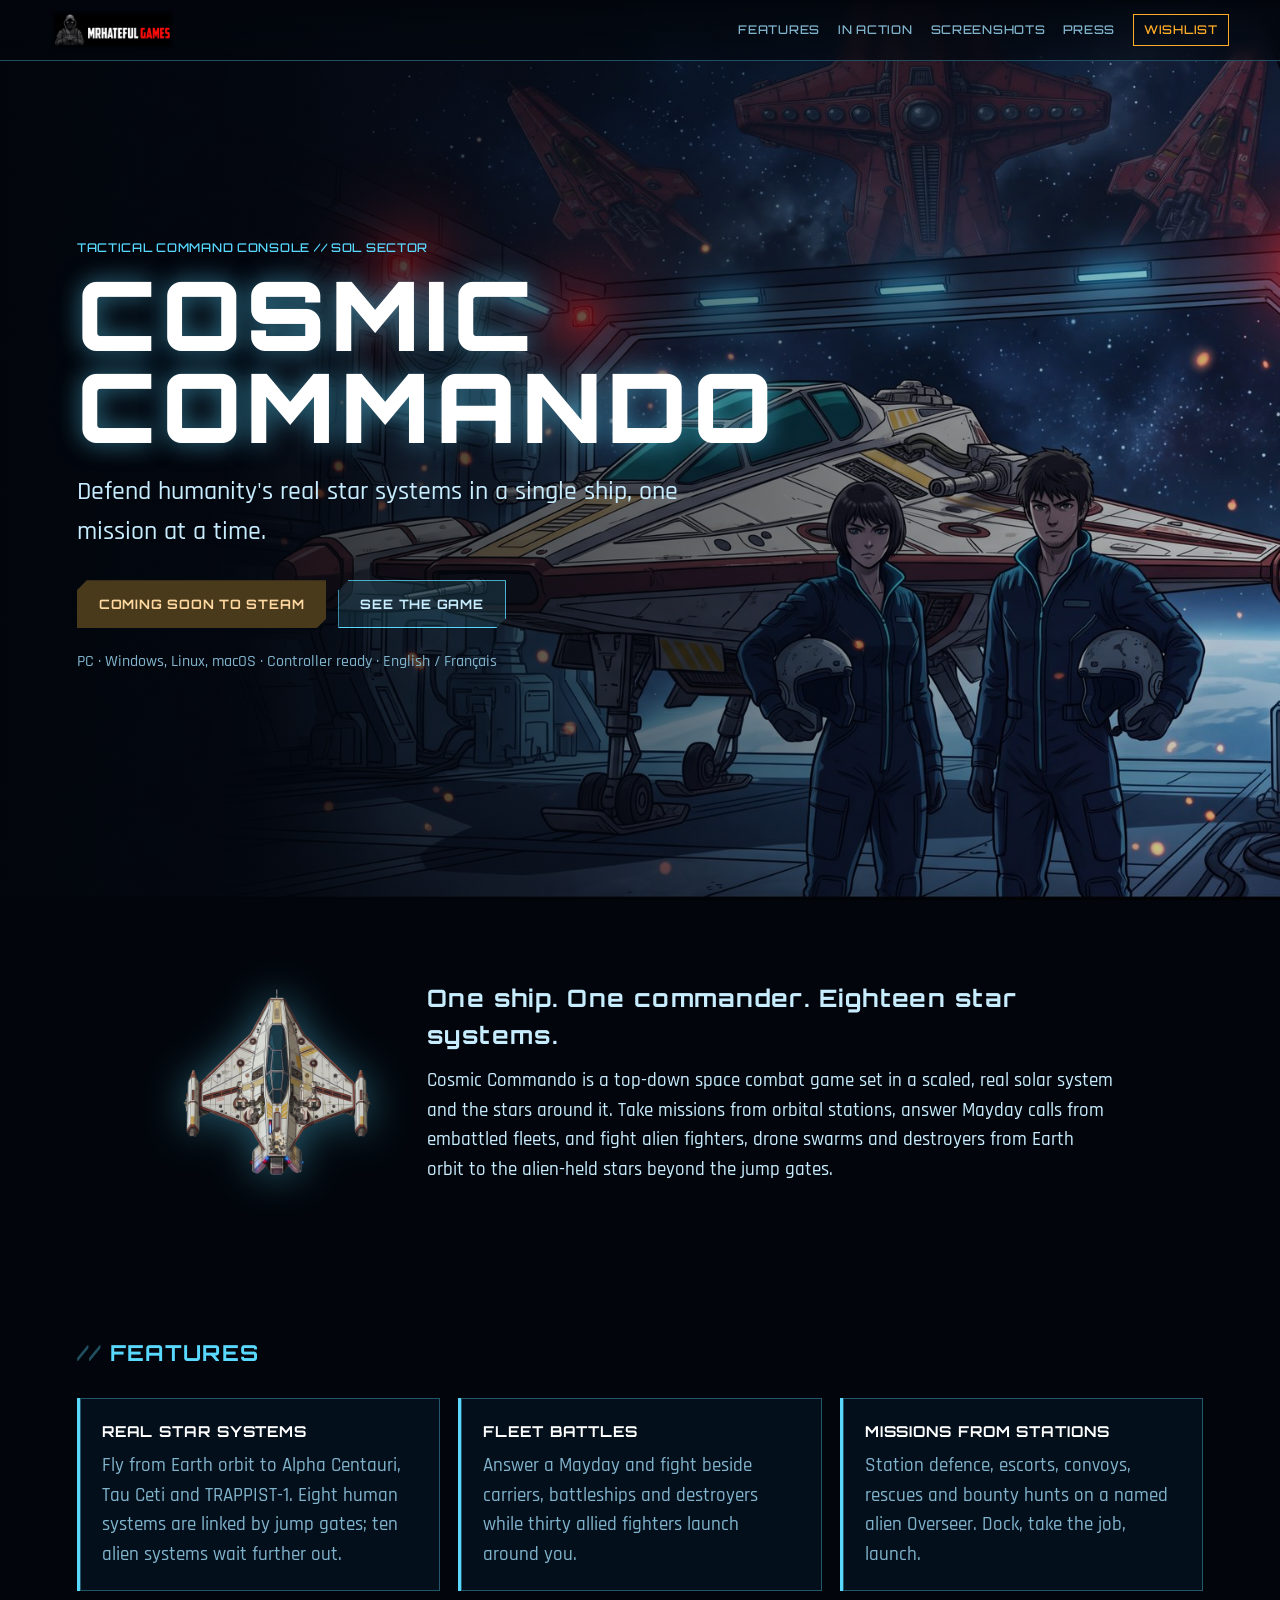
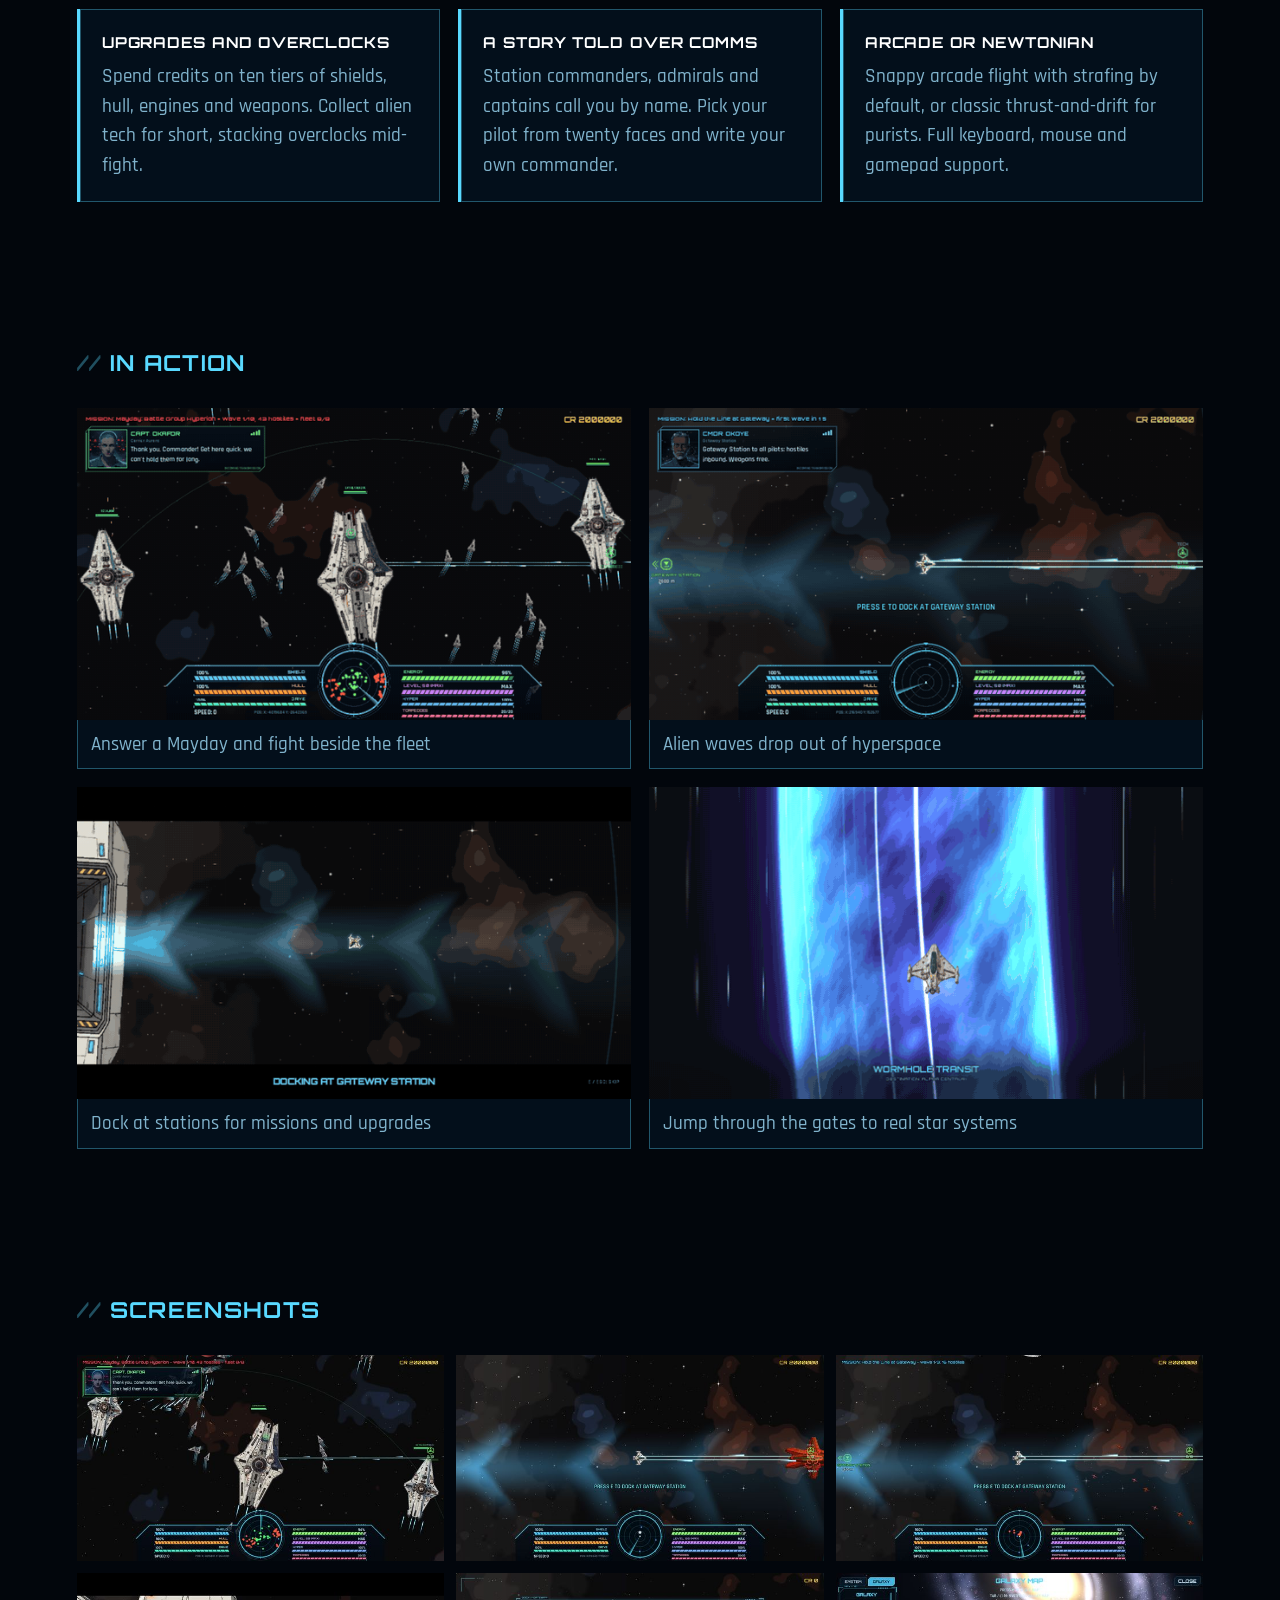
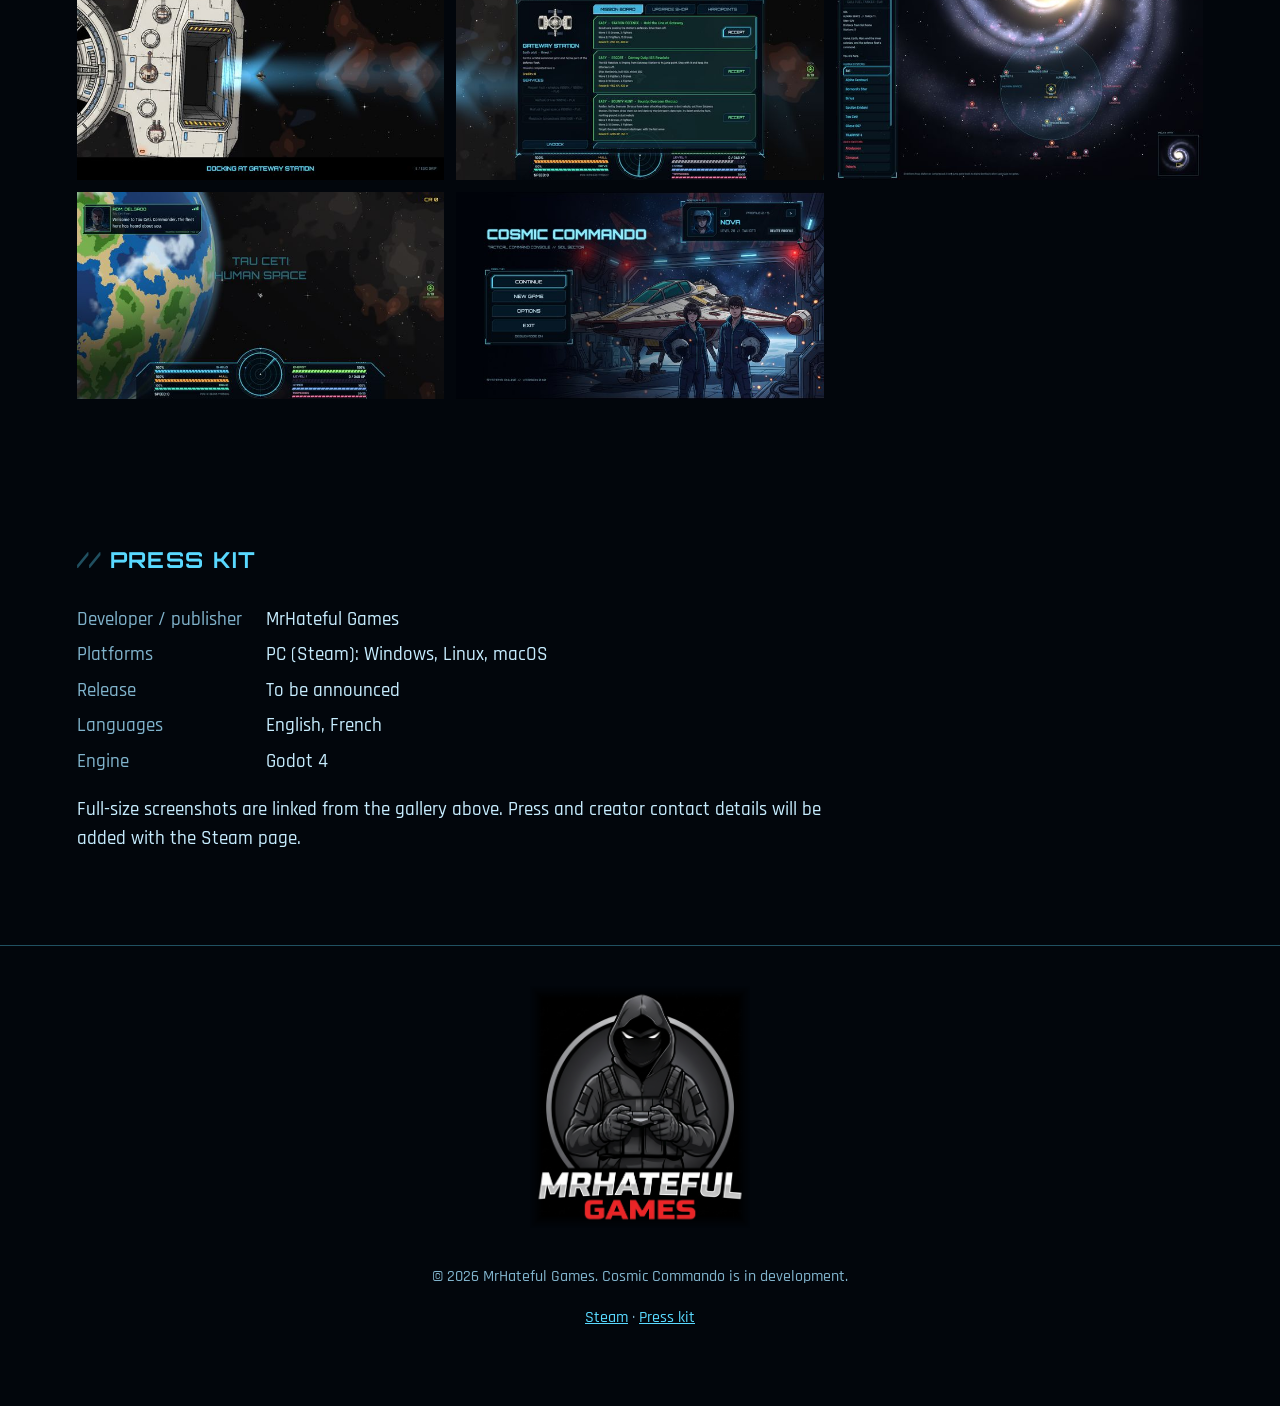
==== index.html @ 7100dcc5 "Cosmic Commando website The public site for Cosmic Commando (MrHateful Games), copied from the game " ====
<!doctype html>
<html lang="en">
<head>
<meta charset="utf-8">
<meta name="viewport" content="width=device-width, initial-scale=1">
<title>Cosmic Commando | MrHateful Games</title>
<meta name="description" content="Cosmic Commando: a top-down space combat game set in the real solar system and the stars around it. One ship, one commander, humanity's last line.">
<meta property="og:title" content="Cosmic Commando">
<meta property="og:description" content="Defend humanity's real star systems in a single ship. Coming to Steam.">
<meta property="og:image" content="images/battle.jpg">
<meta property="og:type" content="website">
<link rel="icon" href="images/commander.png">
<link rel="preconnect" href="https://fonts.googleapis.com">
<link rel="preconnect" href="https://fonts.gstatic.com" crossorigin>
<link href="https://fonts.googleapis.com/css2?family=Orbitron:wght@500;700;900&family=Rajdhani:wght@500;600;700&display=swap" rel="stylesheet">
<link rel="stylesheet" href="style.css">
</head>
<body>

<header class="topbar">
  <a class="brand" href="#top" aria-label="MrHateful Games">
    <img class="brand-logo" src="images/mrhateful-games-wordmark.png" alt="MrHateful Games">
  </a>
  <nav>
    <a href="#features">Features</a>
    <a href="#action">In action</a>
    <a href="#screens">Screenshots</a>
    <a href="#press">Press</a>
    <a class="nav-steam steam-link" href="#wishlist">Wishlist</a>
  </nav>
</header>

<main id="top">
  <section class="hero" style="--hero: url('images/title_art.jpg')">
    <div class="hero-inner">
      <p class="eyebrow">Tactical command console // Sol sector</p>
      <h1>COSMIC<br>COMMANDO</h1>
      <p class="hook">Defend humanity's real star systems in a single ship, one mission at a time.</p>
      <div class="cta" id="wishlist">
        <a class="btn btn-primary steam-link" href="#" data-label-live="Wishlist on Steam" data-label-soon="Coming soon to Steam">Coming soon to Steam</a>
        <a class="btn btn-ghost" href="#screens">See the game</a>
      </div>
      <p class="platforms">PC &middot; Windows, Linux, macOS &middot; Controller ready &middot; English / Fran&ccedil;ais</p>
    </div>
  </section>

  <section class="intro">
    <img class="ship" src="images/commander.png" alt="The Commander, the player's ship">
    <div>
      <h2>One ship. One commander. Eighteen star systems.</h2>
      <p>Cosmic Commando is a top-down space combat game set in a scaled, real solar system and the stars around it. Take missions from orbital stations, answer Mayday calls from embattled fleets, and fight alien fighters, drone swarms and destroyers from Earth orbit to the alien-held stars beyond the jump gates.</p>
    </div>
  </section>

  <section id="features" class="features">
    <h2 class="section-title">Features</h2>
    <div class="grid">
      <article class="card">
        <h3>Real star systems</h3>
        <p>Fly from Earth orbit to Alpha Centauri, Tau Ceti and TRAPPIST-1. Eight human systems are linked by jump gates; ten alien systems wait further out.</p>
      </article>
      <article class="card">
        <h3>Fleet battles</h3>
        <p>Answer a Mayday and fight beside carriers, battleships and destroyers while thirty allied fighters launch around you.</p>
      </article>
      <article class="card">
        <h3>Missions from stations</h3>
        <p>Station defence, escorts, convoys, rescues and bounty hunts on a named alien Overseer. Dock, take the job, launch.</p>
      </article>
      <article class="card">
        <h3>Upgrades and overclocks</h3>
        <p>Spend credits on ten tiers of shields, hull, engines and weapons. Collect alien tech for short, stacking overclocks mid-fight.</p>
      </article>
      <article class="card">
        <h3>A story told over comms</h3>
        <p>Station commanders, admirals and captains call you by name. Pick your pilot from twenty faces and write your own commander.</p>
      </article>
      <article class="card">
        <h3>Arcade or Newtonian</h3>
        <p>Snappy arcade flight with strafing by default, or classic thrust-and-drift for purists. Full keyboard, mouse and gamepad support.</p>
      </article>
    </div>
  </section>

  <section id="action" class="action">
    <h2 class="section-title">In action</h2>
    <div class="clips">
      <figure><img src="images/clip_battle.gif" alt="A Mayday fleet battle" loading="lazy"><figcaption>Answer a Mayday and fight beside the fleet</figcaption></figure>
      <figure><img src="images/clip_wave.gif" alt="An alien wave warping in" loading="lazy"><figcaption>Alien waves drop out of hyperspace</figcaption></figure>
      <figure><img src="images/clip_dock.gif" alt="Docking at Gateway Station" loading="lazy"><figcaption>Dock at stations for missions and upgrades</figcaption></figure>
      <figure><img src="images/clip_gate.gif" alt="A wormhole jump to Alpha Centauri" loading="lazy"><figcaption>Jump through the gates to real star systems</figcaption></figure>
    </div>
  </section>

  <section id="screens" class="screens">
    <h2 class="section-title">Screenshots</h2>
    <div class="gallery">
      <a href="images/battle.jpg"><img src="images/battle_thumb.jpg" alt="A Mayday fleet battle with allied carriers and fighters" loading="lazy"></a>
      <a href="images/destroyer.jpg"><img src="images/destroyer_thumb.jpg" alt="Phasers locked on an alien destroyer" loading="lazy"></a>
      <a href="images/combat.jpg"><img src="images/combat_thumb.jpg" alt="Defending Gateway Station from an alien wave" loading="lazy"></a>
      <a href="images/dock.jpg"><img src="images/dock_thumb.jpg" alt="Docking at Gateway Station" loading="lazy"></a>
      <a href="images/station.jpg"><img src="images/station_thumb.jpg" alt="The station mission board" loading="lazy"></a>
      <a href="images/galaxy.jpg"><img src="images/galaxy_thumb.jpg" alt="The galaxy map" loading="lazy"></a>
      <a href="images/planet.jpg"><img src="images/planet_thumb.jpg" alt="Arriving at Tau Ceti" loading="lazy"></a>
      <a href="images/mainmenu.jpg"><img src="images/mainmenu_thumb.jpg" alt="The main menu over Earth" loading="lazy"></a>
    </div>
  </section>

  <section id="press" class="press">
    <h2 class="section-title">Press kit</h2>
    <dl class="facts">
      <dt>Developer / publisher</dt><dd>MrHateful Games</dd>
      <dt>Platforms</dt><dd>PC (Steam): Windows, Linux, macOS</dd>
      <dt>Release</dt><dd>To be announced</dd>
      <dt>Languages</dt><dd>English, French</dd>
      <dt>Engine</dt><dd>Godot 4</dd>
    </dl>
    <p>Full-size screenshots are linked from the gallery above. Press and creator contact details will be added with the Steam page.</p>
  </section>
</main>

<footer class="footer">
  <img class="footer-logo" src="images/mrhateful-games-logo.png" alt="MrHateful Games">
  <p>&copy; <span id="year">2026</span> MrHateful Games. Cosmic Commando is in development.</p>
  <p class="links"><a class="steam-link" href="#wishlist">Steam</a> &middot; <a href="#press">Press kit</a></p>
</footer>

<div class="lightbox" hidden><img alt=""></div>
<script src="site.js"></script>
</body>
</html>
---- style.css ----
/* Cosmic Commando site: colours and fonts follow the game's HUD (hud_style.gd). */
:root {
  --bg: #02060c;
  --panel: rgba(5, 18, 31, 0.78);
  --frame: #59d9ff;
  --frame-dim: rgba(89, 217, 255, 0.35);
  --text: #c7edff;
  --text-dim: #80b3cc;
  --amber: #ffad26;
  --red: #ff4033;
  --gutter: 16px;
}
* { box-sizing: border-box; }
html { scroll-behavior: smooth; }
body {
  margin: 0;
  background: var(--bg);
  color: var(--text);
  font: 500 19px/1.55 "Rajdhani", system-ui, sans-serif;
}
a { color: var(--frame); }
h1, h2, h3, .brand-name, .btn, nav a, .eyebrow { font-family: "Orbitron", sans-serif; letter-spacing: 0.06em; }

.topbar {
  position: fixed; inset: 0 0 auto 0; z-index: 10;
  display: flex; align-items: center; justify-content: space-between; gap: 12px;
  padding: 10px max(var(--gutter), 4vw);
  background: linear-gradient(rgba(2, 6, 12, 0.92), rgba(2, 6, 12, 0.6));
  border-bottom: 1px solid var(--frame-dim);
  backdrop-filter: blur(6px);
}
.brand { display: flex; align-items: center; gap: 10px; text-decoration: none; color: var(--text); }
.brand-logo { height: 40px; width: auto; display: block; }
.brand-name { font-size: 15px; font-weight: 700; }
.brand-name b { color: var(--red); }
nav { display: flex; gap: 18px; align-items: center; }
nav a { font-size: 12px; text-decoration: none; color: var(--text-dim); text-transform: uppercase; }
nav a:hover { color: var(--text); }
.nav-steam { color: var(--amber) !important; border: 1px solid var(--amber); padding: 6px 10px; }

.hero {
  min-height: 100vh; display: flex; align-items: center;
  padding: 90px max(var(--gutter), 6vw) 60px;
  background:
    linear-gradient(90deg, rgba(2, 6, 12, 0.94) 0%, rgba(2, 6, 12, 0.6) 45%, rgba(2, 6, 12, 0.15) 100%),
    var(--hero) center / cover no-repeat;
}
.hero-inner { max-width: 640px; }
.eyebrow { color: var(--frame); font-size: 12px; text-transform: uppercase; margin: 0 0 12px; }
h1 {
  font-size: clamp(44px, 8vw, 96px); line-height: 0.95; margin: 0 0 20px; font-weight: 900;
  color: #fff; text-shadow: 0 0 24px rgba(89, 217, 255, 0.55);
}
.hook { font-size: clamp(20px, 2.4vw, 26px); margin: 0 0 28px; }
.cta { display: flex; flex-wrap: wrap; gap: 12px; }
.btn {
  display: inline-block; padding: 14px 22px; font-size: 13px; font-weight: 700; text-transform: uppercase;
  text-decoration: none; clip-path: polygon(10px 0, 100% 0, 100% calc(100% - 10px), calc(100% - 10px) 100%, 0 100%, 0 10px);
}
.btn-primary { background: var(--amber); color: #120800; }
.btn-primary.soon { background: #4a3a1c; color: #ffd9a0; cursor: default; }
.btn-ghost { background: rgba(89, 217, 255, 0.12); color: var(--text); box-shadow: inset 0 0 0 1px var(--frame); }
.platforms { color: var(--text-dim); font-size: 16px; margin-top: 22px; }

section { padding: 72px max(var(--gutter), 6vw); }
.section-title { font-size: 22px; text-transform: uppercase; color: var(--frame); margin: 0 0 28px; }
.section-title::before { content: "// "; color: var(--frame-dim); }

.intro { display: grid; grid-template-columns: 220px 1fr; gap: 40px; align-items: center; max-width: 1100px; margin: 0 auto; }
.intro h2 { font-size: 24px; margin: 0 0 12px; }
.intro p { margin: 0; color: var(--text); }
.ship { width: 100%; filter: drop-shadow(0 0 20px rgba(89, 217, 255, 0.4)); }

.grid { display: grid; grid-template-columns: repeat(3, 1fr); gap: 18px; }
@media (max-width: 1000px) { .grid { grid-template-columns: repeat(2, 1fr); } }
@media (max-width: 640px) { .grid { grid-template-columns: 1fr; } }
.card {
  background: var(--panel); padding: 22px; border-left: 3px solid var(--frame);
  box-shadow: inset 0 0 0 1px var(--frame-dim);
}
.card h3 { font-size: 15px; margin: 0 0 8px; color: #fff; text-transform: uppercase; }
.card p { margin: 0; color: var(--text-dim); }

.gallery { display: grid; grid-template-columns: repeat(auto-fill, minmax(300px, 1fr)); gap: 12px; }
.gallery a { display: block; box-shadow: inset 0 0 0 1px var(--frame-dim); }
.gallery img { width: 100%; height: auto; display: block; aspect-ratio: 16 / 9; object-fit: cover; transition: transform 0.2s; }
.gallery a:hover img { transform: scale(1.02); }

.clips { display: grid; grid-template-columns: repeat(2, 1fr); gap: 18px; }
.clips figure { margin: 0; background: var(--panel); box-shadow: inset 0 0 0 1px var(--frame-dim); }
.clips img { width: 100%; height: auto; display: block; aspect-ratio: 16 / 9; object-fit: cover; }
.clips figcaption { padding: 10px 14px; color: var(--text-dim); }
@media (max-width: 720px) { .clips { grid-template-columns: 1fr; } }

.press { max-width: 900px; }
.facts { display: grid; grid-template-columns: max-content 1fr; gap: 6px 24px; margin: 0 0 18px; }
.facts dt { color: var(--text-dim); }
.facts dd { margin: 0; }

.footer { text-align: center; padding: 40px var(--gutter) 60px; border-top: 1px solid var(--frame-dim); color: var(--text-dim); font-size: 16px; }
.footer-logo { width: min(220px, 60vw); height: auto; margin-bottom: 12px; }

.lightbox { position: fixed; inset: 0; z-index: 20; background: rgba(0, 0, 0, 0.9); display: flex; align-items: center; justify-content: center; padding: var(--gutter); cursor: zoom-out; }
.lightbox[hidden] { display: none; }
.lightbox img { max-width: 100%; max-height: 100%; }

@media (max-width: 720px) {
  nav a:not(.nav-steam) { display: none; }
  .intro { grid-template-columns: 1fr; text-align: center; }
  .ship { width: 160px; margin: 0 auto; }
  .hero { background:
    linear-gradient(rgba(2, 6, 12, 0.7), rgba(2, 6, 12, 0.9)),
    var(--hero) center / cover no-repeat; }
  .gallery { grid-template-columns: 1fr; }
}
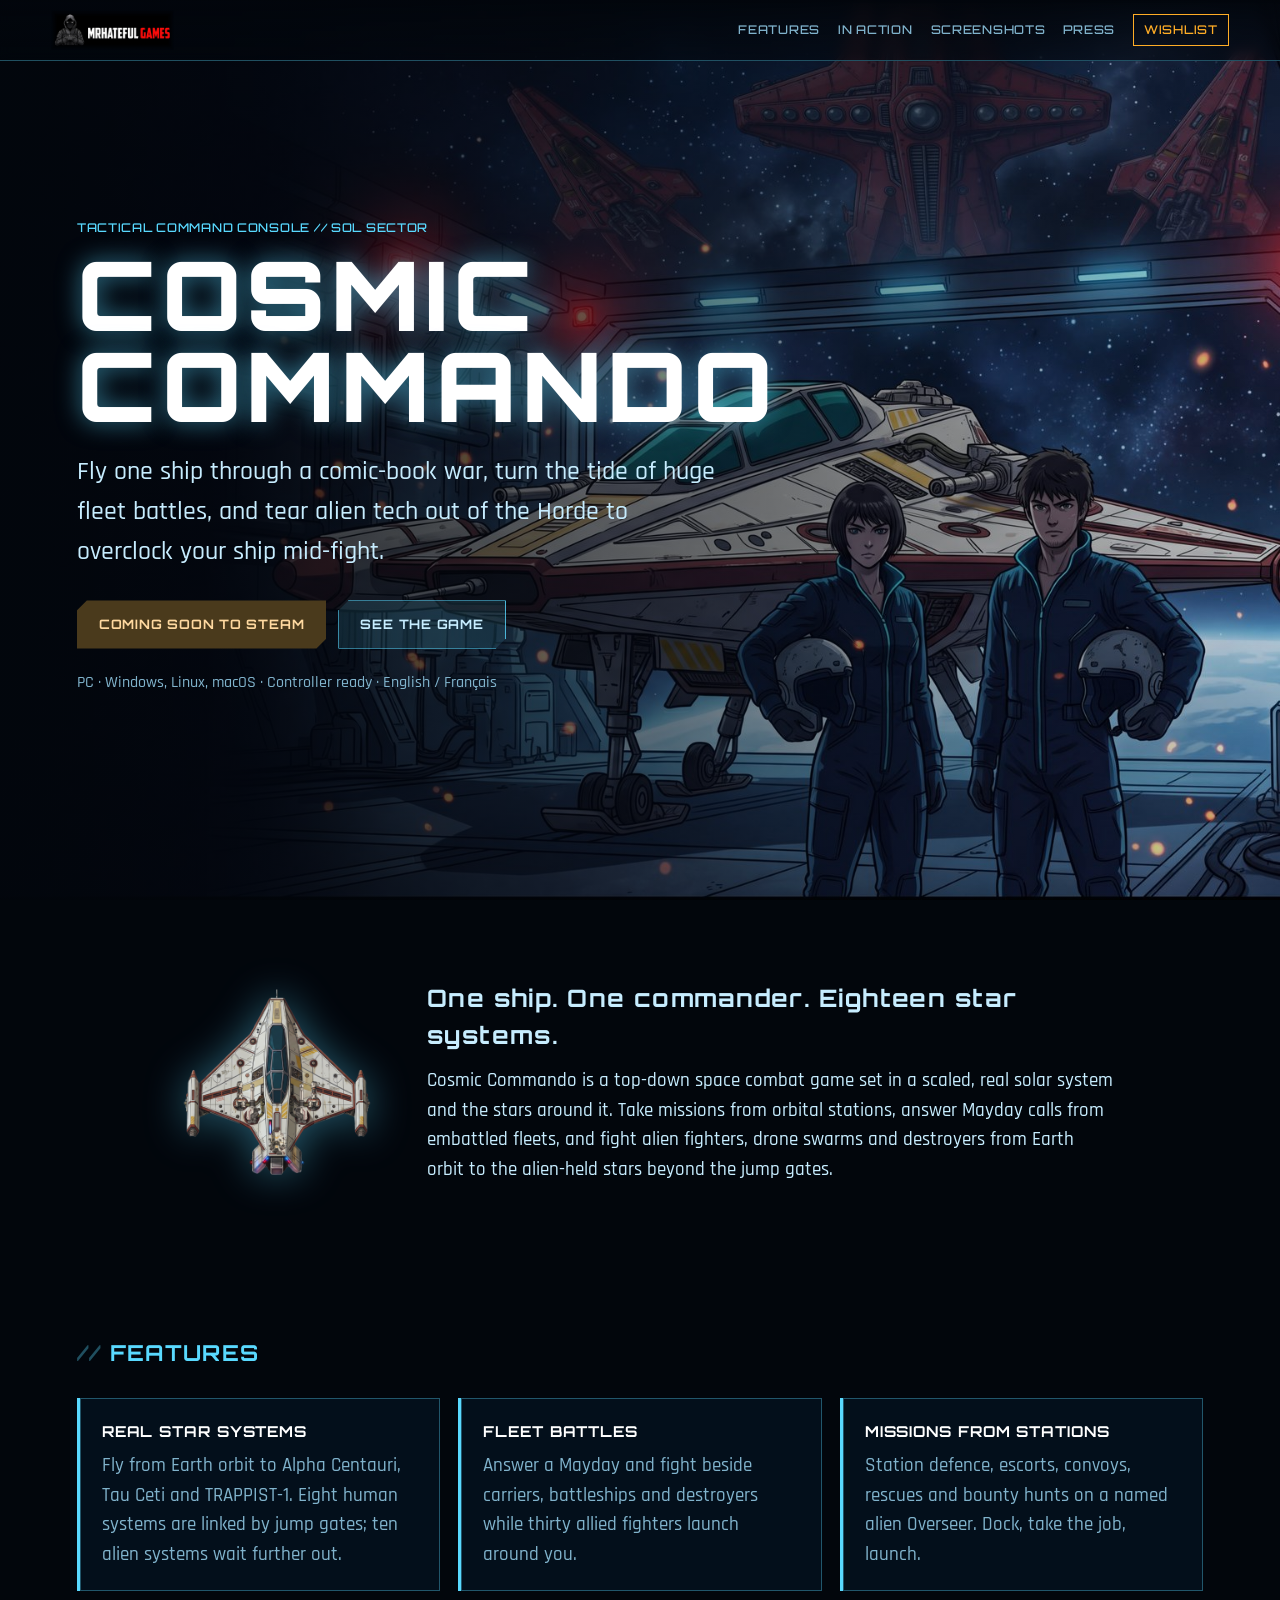
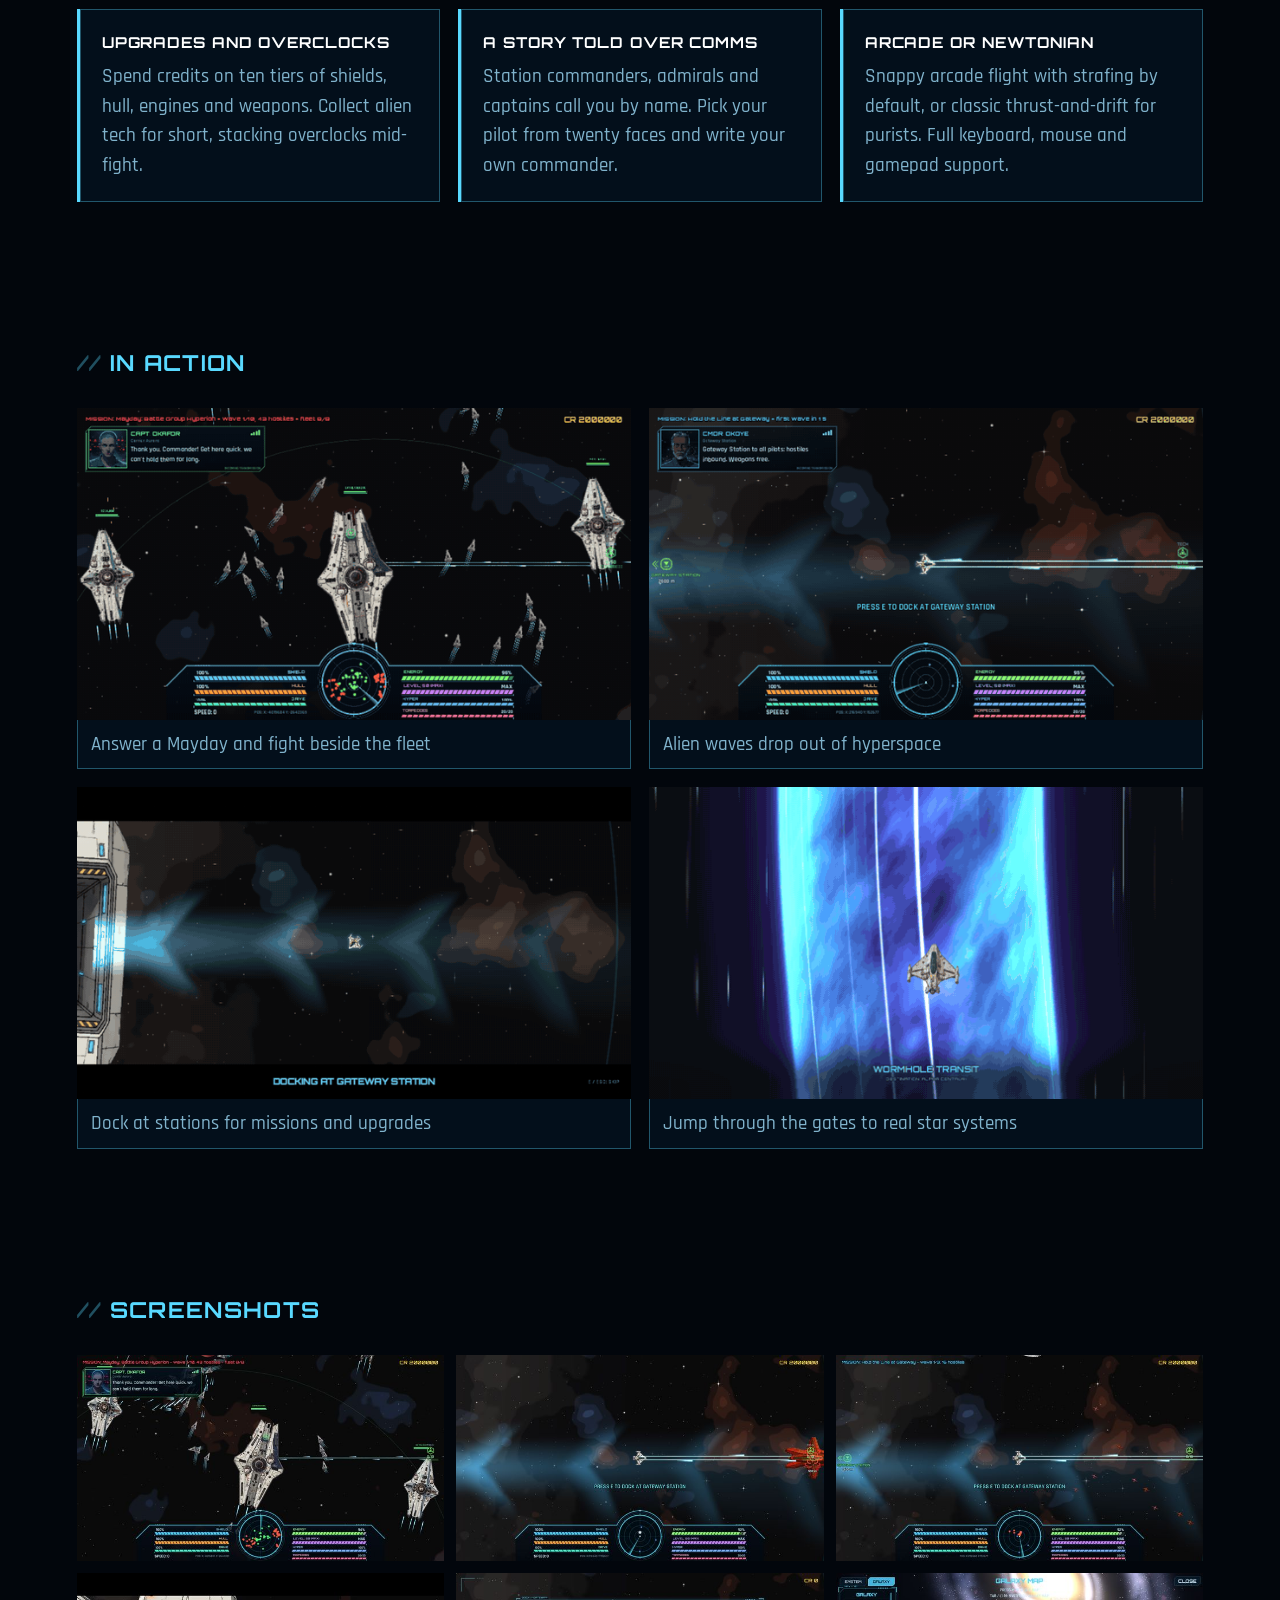
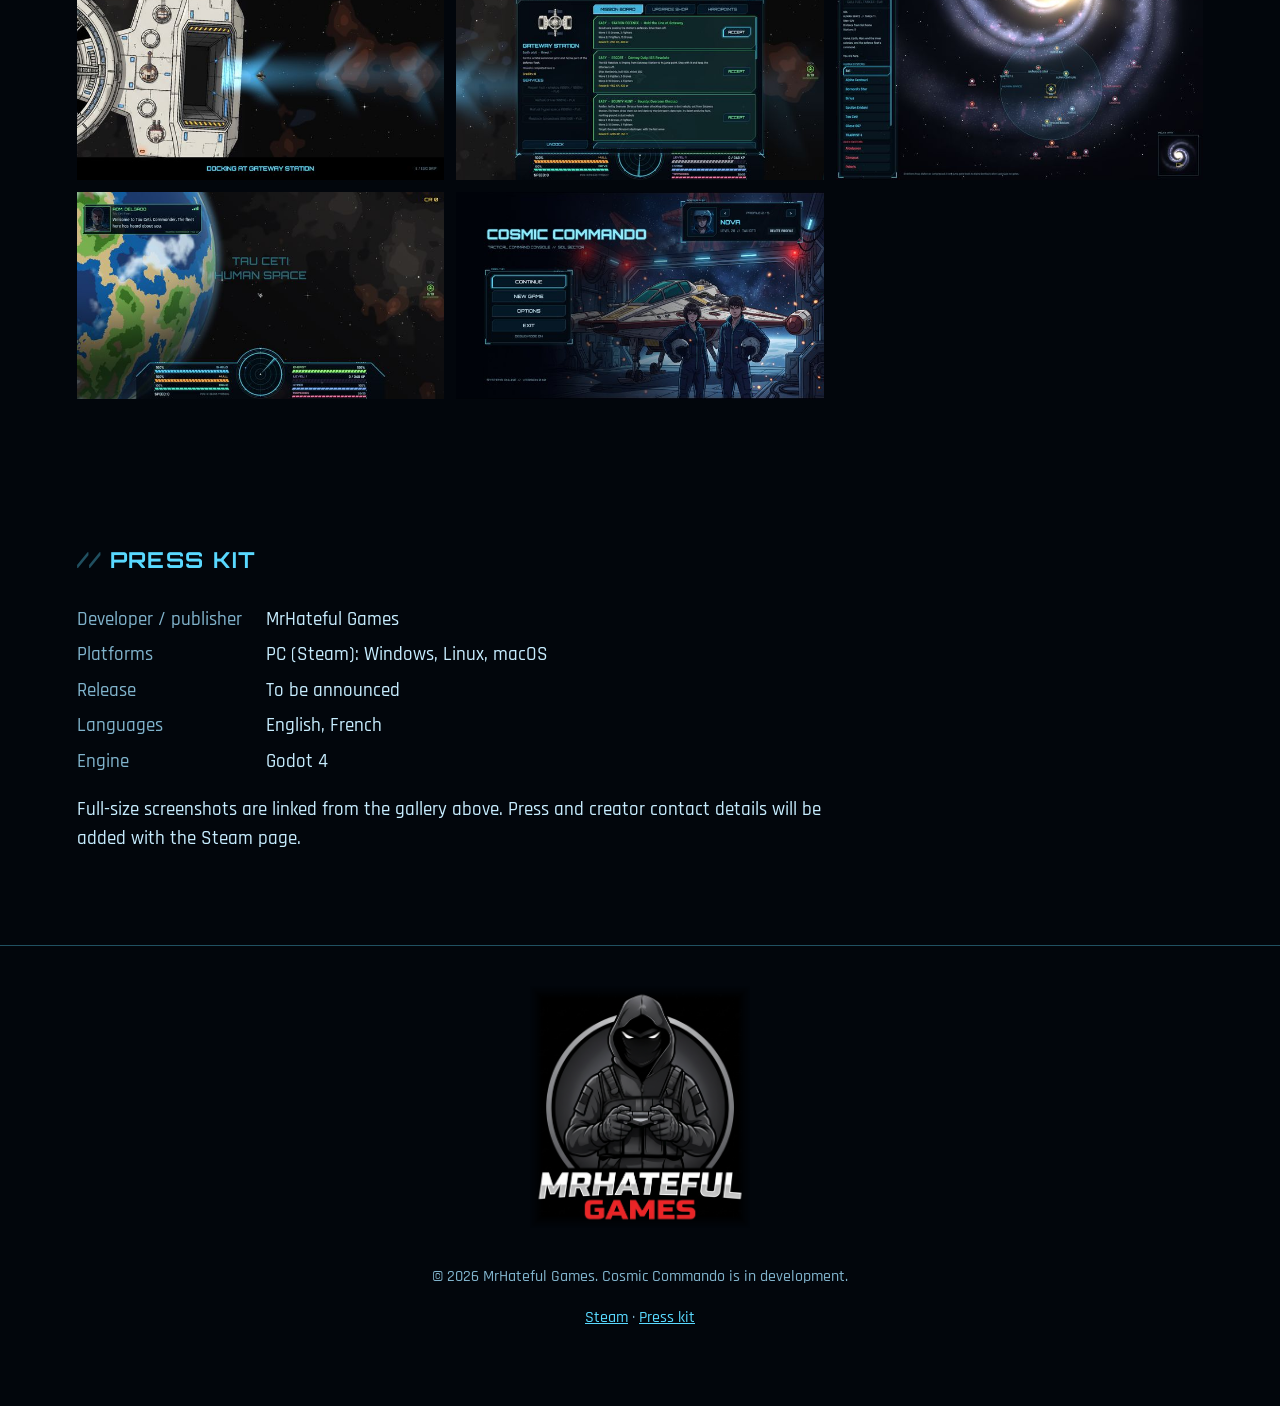
==== commit eca093e9: "New hook line on the hero The same sentence as the game repo's website/ (PR #154): one ship, a comic" ====
--- a/index.html
+++ b/index.html
@@ -35,7 +35,7 @@
     <div class="hero-inner">
       <p class="eyebrow">Tactical command console // Sol sector</p>
       <h1>COSMIC<br>COMMANDO</h1>
-      <p class="hook">Defend humanity's real star systems in a single ship, one mission at a time.</p>
+      <p class="hook">Fly one ship through a comic-book war, turn the tide of huge fleet battles, and tear alien tech out of the Horde to overclock your ship mid-fight.</p>
       <div class="cta" id="wishlist">
         <a class="btn btn-primary steam-link" href="#" data-label-live="Wishlist on Steam" data-label-soon="Coming soon to Steam">Coming soon to Steam</a>
         <a class="btn btn-ghost" href="#screens">See the game</a>
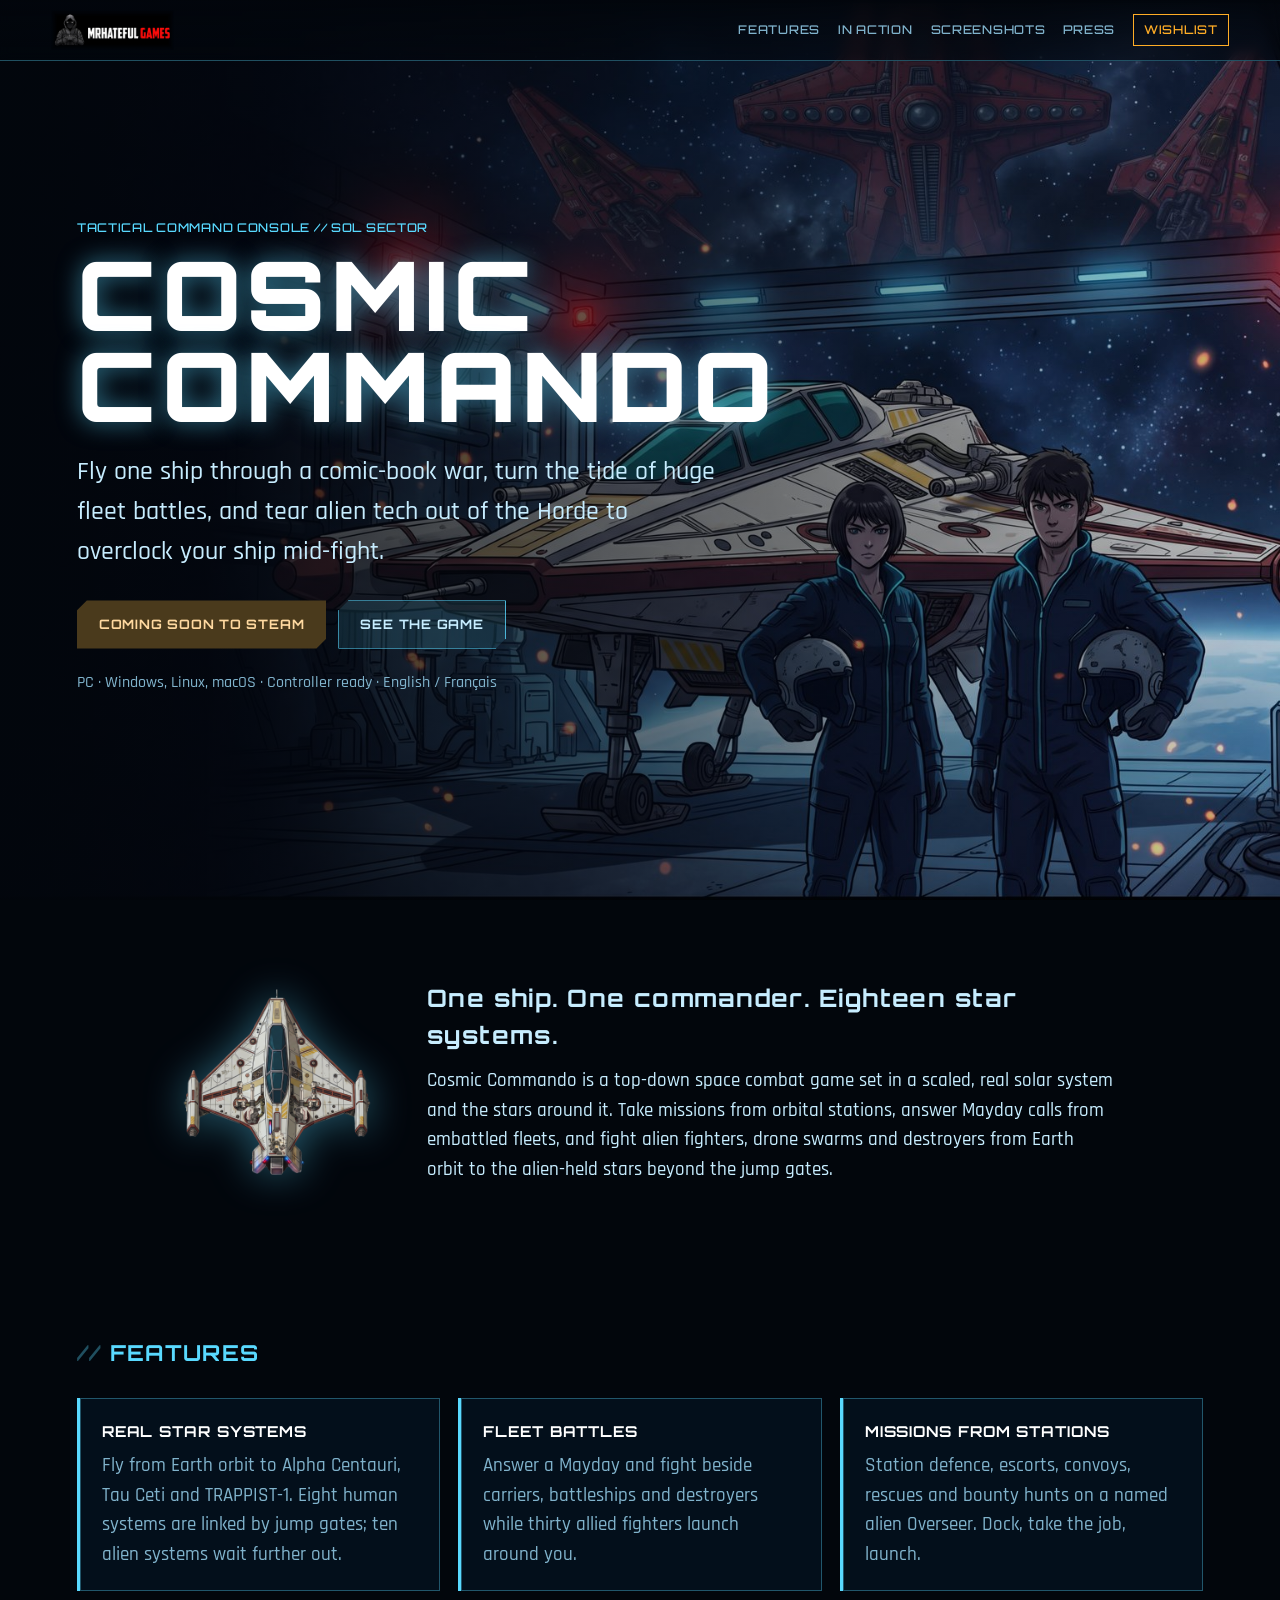
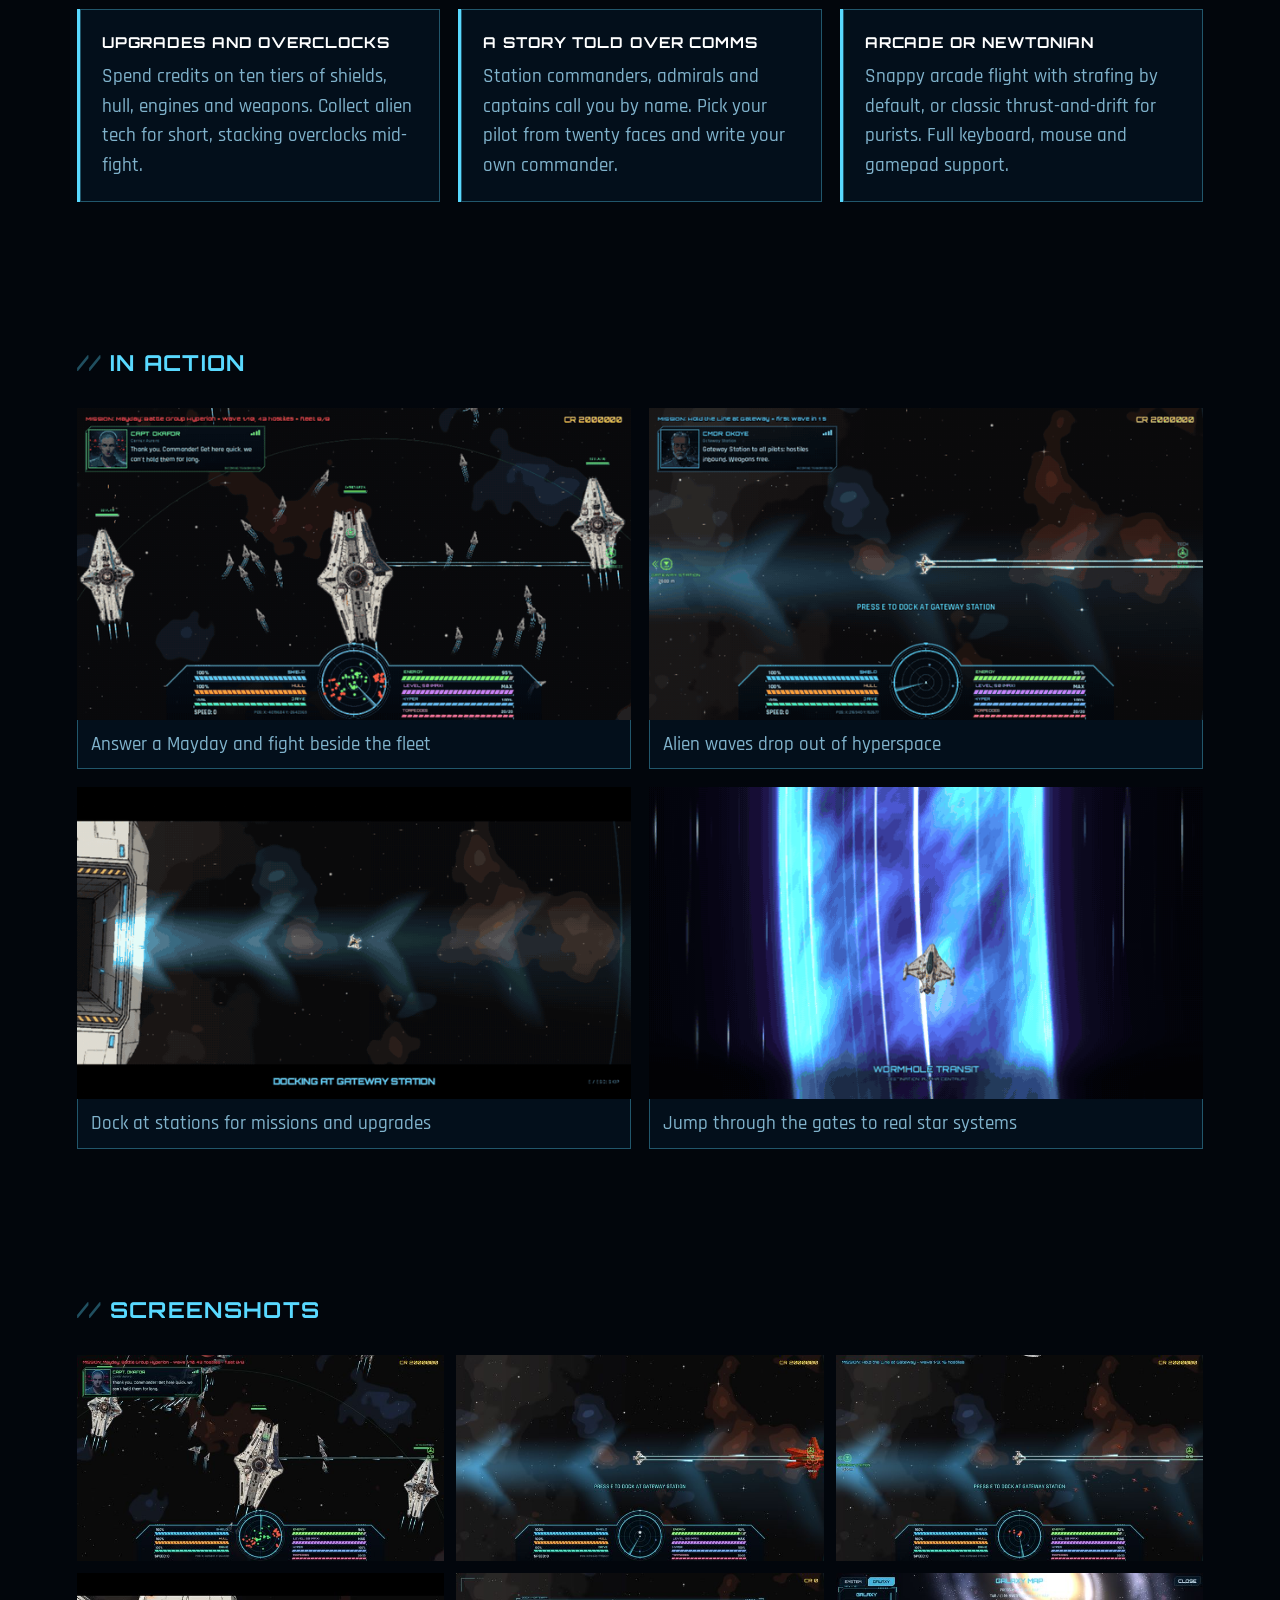
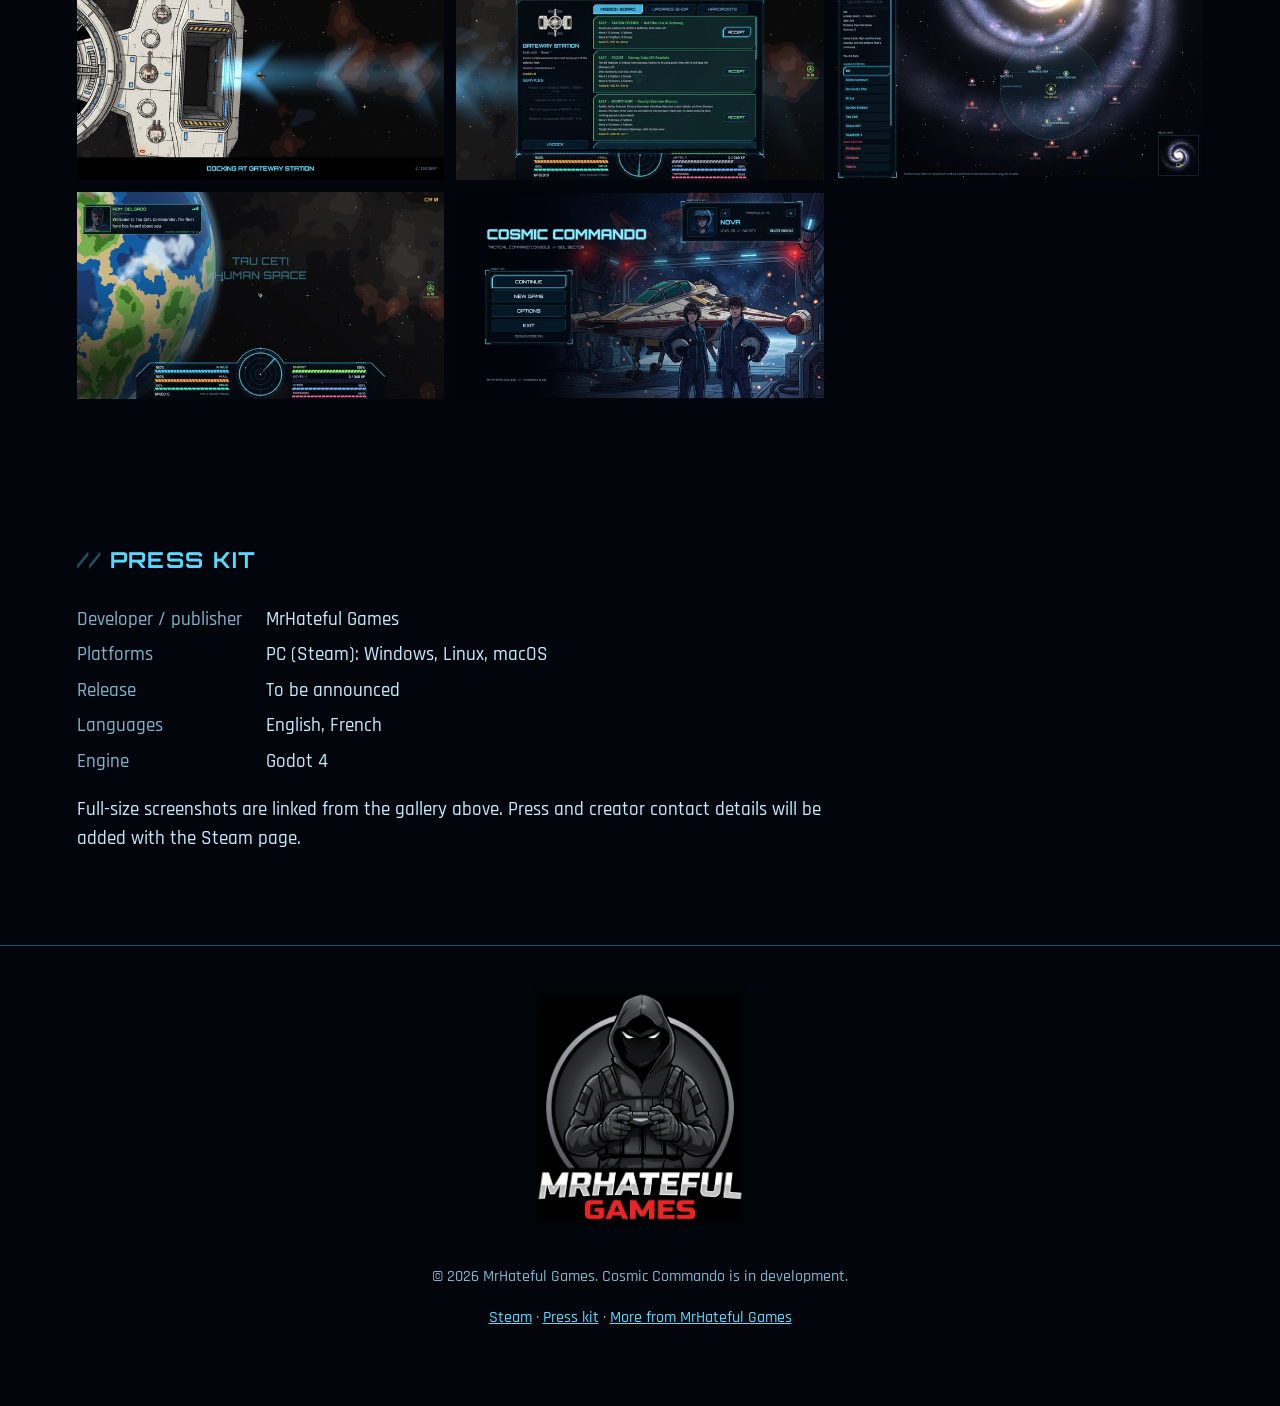
==== commit c3720cd3: "Footer: link back to the MrHateful Games studio site The footer logo and a 'More from MrHateful Game" ====
--- a/index.html
+++ b/index.html
@@ -120,9 +120,9 @@
 </main>
 
 <footer class="footer">
-  <img class="footer-logo" src="images/mrhateful-games-logo.png" alt="MrHateful Games">
+  <a href="https://mrhatefulgames.github.io/" title="MrHateful Games: all our games"><img class="footer-logo" src="images/mrhateful-games-logo.png" alt="MrHateful Games home"></a>
   <p>&copy; <span id="year">2026</span> MrHateful Games. Cosmic Commando is in development.</p>
-  <p class="links"><a class="steam-link" href="#wishlist">Steam</a> &middot; <a href="#press">Press kit</a></p>
+  <p class="links"><a class="steam-link" href="#wishlist">Steam</a> &middot; <a href="#press">Press kit</a> &middot; <a href="https://mrhatefulgames.github.io/">More from MrHateful Games</a></p>
 </footer>
 
 <div class="lightbox" hidden><img alt=""></div>
--- a/style.css
+++ b/style.css
@@ -98,7 +98,8 @@
 .facts dd { margin: 0; }
 
 .footer { text-align: center; padding: 40px var(--gutter) 60px; border-top: 1px solid var(--frame-dim); color: var(--text-dim); font-size: 16px; }
-.footer-logo { width: min(220px, 60vw); height: auto; margin-bottom: 12px; }
+.footer-logo { width: min(220px, 60vw); height: auto; margin-bottom: 12px; transition: transform 0.2s; }
+a:hover .footer-logo { transform: scale(1.05); }
 
 .lightbox { position: fixed; inset: 0; z-index: 20; background: rgba(0, 0, 0, 0.9); display: flex; align-items: center; justify-content: center; padding: var(--gutter); cursor: zoom-out; }
 .lightbox[hidden] { display: none; }
